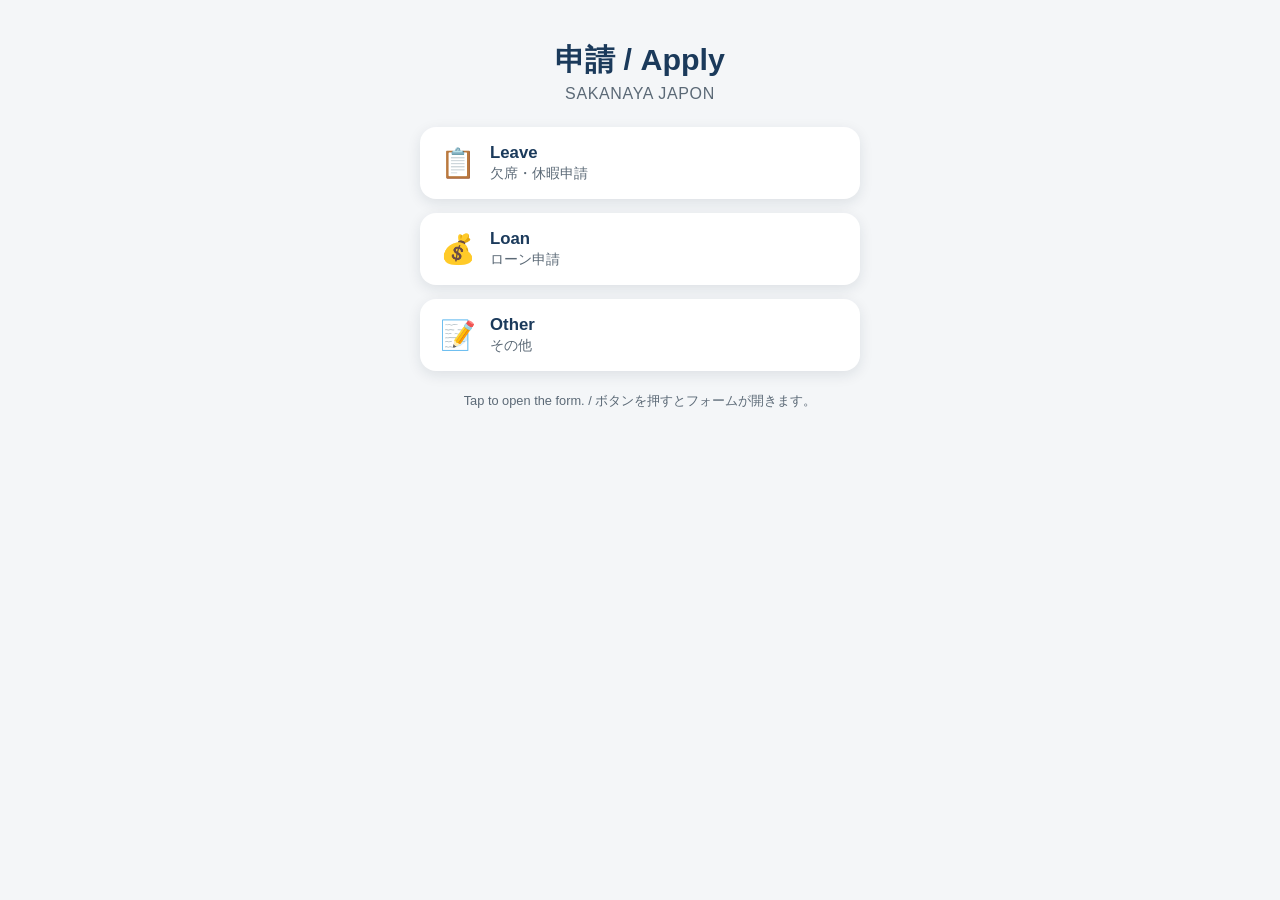
==== apply.html @ 78ee1958 "Add apply hub page (Telegram menu-button web app: Leave/Loan/Other) Co-Authored-By: Claude Opus 4.8 " ====
<!DOCTYPE html>
<html lang="ja">
<head>
<meta charset="utf-8" />
<meta name="viewport" content="width=device-width, initial-scale=1, viewport-fit=cover" />
<meta http-equiv="Cache-Control" content="no-cache, must-revalidate" />
<title>申請 / Apply — SAKANAYA JAPON</title>
<!--
  apply.html — Telegram の「メニューボタン」から開く申請ハブ（Web App）。
  入力欄の隣のボタンから常時アクセス可。3つの申請フォームへ振り分ける。
  ※フォームURLが変わったらここを更新する。
-->
<script src="https://telegram.org/js/telegram-web-app.js"></script>
<style>
  :root{--navy:#1B3A5B;--navy2:#12293F;--gold:#C9A227;--ink:#16202B;--muted:#5B6976;}
  *{box-sizing:border-box;}
  html,body{margin:0;height:100%;}
  body{font-family:"Segoe UI","Hiragino Kaku Gothic ProN","Yu Gothic",Meiryo,Arial,sans-serif;
    background:#F4F6F8;color:var(--ink);min-height:100vh;min-height:100dvh;
    display:flex;flex-direction:column;align-items:center;justify-content:flex-start;
    padding:clamp(16px,5vw,32px);}
  .head{text-align:center;margin:8px 0 18px;}
  .head h1{color:var(--navy);font-size:clamp(1.4rem,6vw,1.9rem);margin:0 0 4px;}
  .head p{color:var(--muted);font-size:clamp(.85rem,3.4vw,1rem);margin:0;letter-spacing:.04em;}
  .list{width:100%;max-width:440px;display:flex;flex-direction:column;gap:14px;margin-top:6px;}
  .btn{display:flex;align-items:center;gap:14px;width:100%;min-height:72px;padding:16px 20px;
    border:none;border-radius:16px;background:#fff;color:var(--ink);text-align:left;cursor:pointer;
    box-shadow:0 4px 14px rgba(18,41,63,.10);transition:transform .08s ease, box-shadow .08s ease;
    -webkit-tap-highlight-color:transparent;}
  .btn:active{transform:translateY(1px);box-shadow:0 2px 8px rgba(18,41,63,.12);}
  .btn .emo{font-size:1.8rem;flex:0 0 auto;}
  .btn .tx{display:flex;flex-direction:column;}
  .btn .en{font-size:1.05rem;font-weight:700;color:var(--navy);}
  .btn .ja{font-size:.86rem;color:var(--muted);margin-top:2px;}
  .foot{margin-top:22px;color:var(--muted);font-size:.8rem;text-align:center;max-width:440px;}
</style>
</head>
<body>
  <div class="head">
    <h1>申請 / Apply</h1>
    <p>SAKANAYA JAPON</p>
  </div>
  <div class="list">
    <button class="btn" data-url="https://docs.google.com/forms/d/e/1FAIpQLSfTynBVPNnHBi8yUAJS05nimVYk6XwtFynZ3psXP3cR46E-sA/viewform">
      <span class="emo">📋</span><span class="tx"><span class="en">Leave</span><span class="ja">欠席・休暇申請</span></span>
    </button>
    <button class="btn" data-url="https://docs.google.com/forms/d/e/1FAIpQLSfFuVnwhZWYfr939npzA5qKP0h0g9m6hWrpLbpQKLtNlwQaOw/viewform">
      <span class="emo">💰</span><span class="tx"><span class="en">Loan</span><span class="ja">ローン申請</span></span>
    </button>
    <button class="btn" data-url="https://docs.google.com/forms/d/e/1FAIpQLSfy2IO2EZgIjGprD1-rq6iiWh3Fsh6xJq0xsU4QW5K7N4MZlg/viewform">
      <span class="emo">📝</span><span class="tx"><span class="en">Other</span><span class="ja">その他</span></span>
    </button>
  </div>
  <div class="foot">Tap to open the form. / ボタンを押すとフォームが開きます。</div>

  <script>
    var tg = window.Telegram && window.Telegram.WebApp;
    if (tg) { try { tg.ready(); tg.expand && tg.expand(); } catch (e) {} }
    function openForm(url) {
      if (tg && tg.openLink) { tg.openLink(url); }      // Telegram内→外部ブラウザで開く
      else { window.open(url, '_blank'); }               // 通常ブラウザのフォールバック
    }
    var btns = document.querySelectorAll('.btn');
    for (var i = 0; i < btns.length; i++) {
      btns[i].addEventListener('click', function () { openForm(this.getAttribute('data-url')); });
    }
  </script>
</body>
</html>
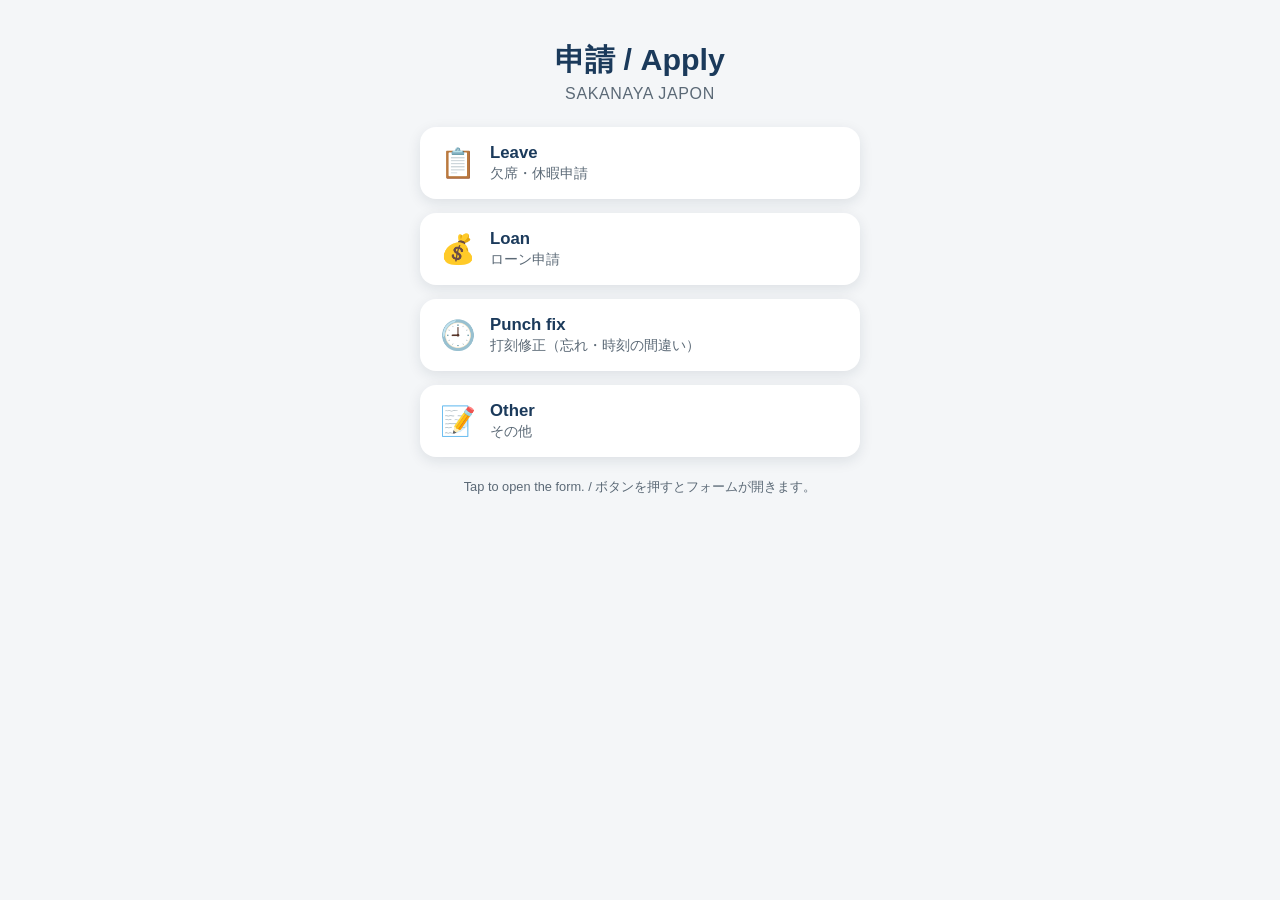
==== commit f6661450: "apply hub: set Punch fix form URL Co-Authored-By: Claude Fable 5.1 <noreply@anthropic.com>" ====
--- a/apply.html
+++ b/apply.html
@@ -47,6 +47,10 @@
     <button class="btn" data-url="https://docs.google.com/forms/d/e/1FAIpQLSfFuVnwhZWYfr939npzA5qKP0h0g9m6hWrpLbpQKLtNlwQaOw/viewform">
       <span class="emo">💰</span><span class="tx"><span class="en">Loan</span><span class="ja">ローン申請</span></span>
     </button>
+    <!-- 2026-09 打刻修正申告：URLは給与ブック Setup →「Create punch correction form」実行後に貼る（空なら非表示） -->
+    <button class="btn" id="btn-punch" data-url="https://docs.google.com/forms/d/e/1FAIpQLSePhq4FTyxIEmcxBQ8JMROn-J0BMWDUGiTH6nyB82GOISIf6Q/viewform">
+      <span class="emo">🕘</span><span class="tx"><span class="en">Punch fix</span><span class="ja">打刻修正（忘れ・時刻の間違い）</span></span>
+    </button>
     <button class="btn" data-url="https://docs.google.com/forms/d/e/1FAIpQLSfy2IO2EZgIjGprD1-rq6iiWh3Fsh6xJq0xsU4QW5K7N4MZlg/viewform">
       <span class="emo">📝</span><span class="tx"><span class="en">Other</span><span class="ja">その他</span></span>
     </button>
@@ -62,6 +66,7 @@
     }
     var btns = document.querySelectorAll('.btn');
     for (var i = 0; i < btns.length; i++) {
+      if (!btns[i].getAttribute('data-url')) { btns[i].style.display = 'none'; continue; } // URL未設定のボタンは出さない
       btns[i].addEventListener('click', function () { openForm(this.getAttribute('data-url')); });
     }
   </script>
